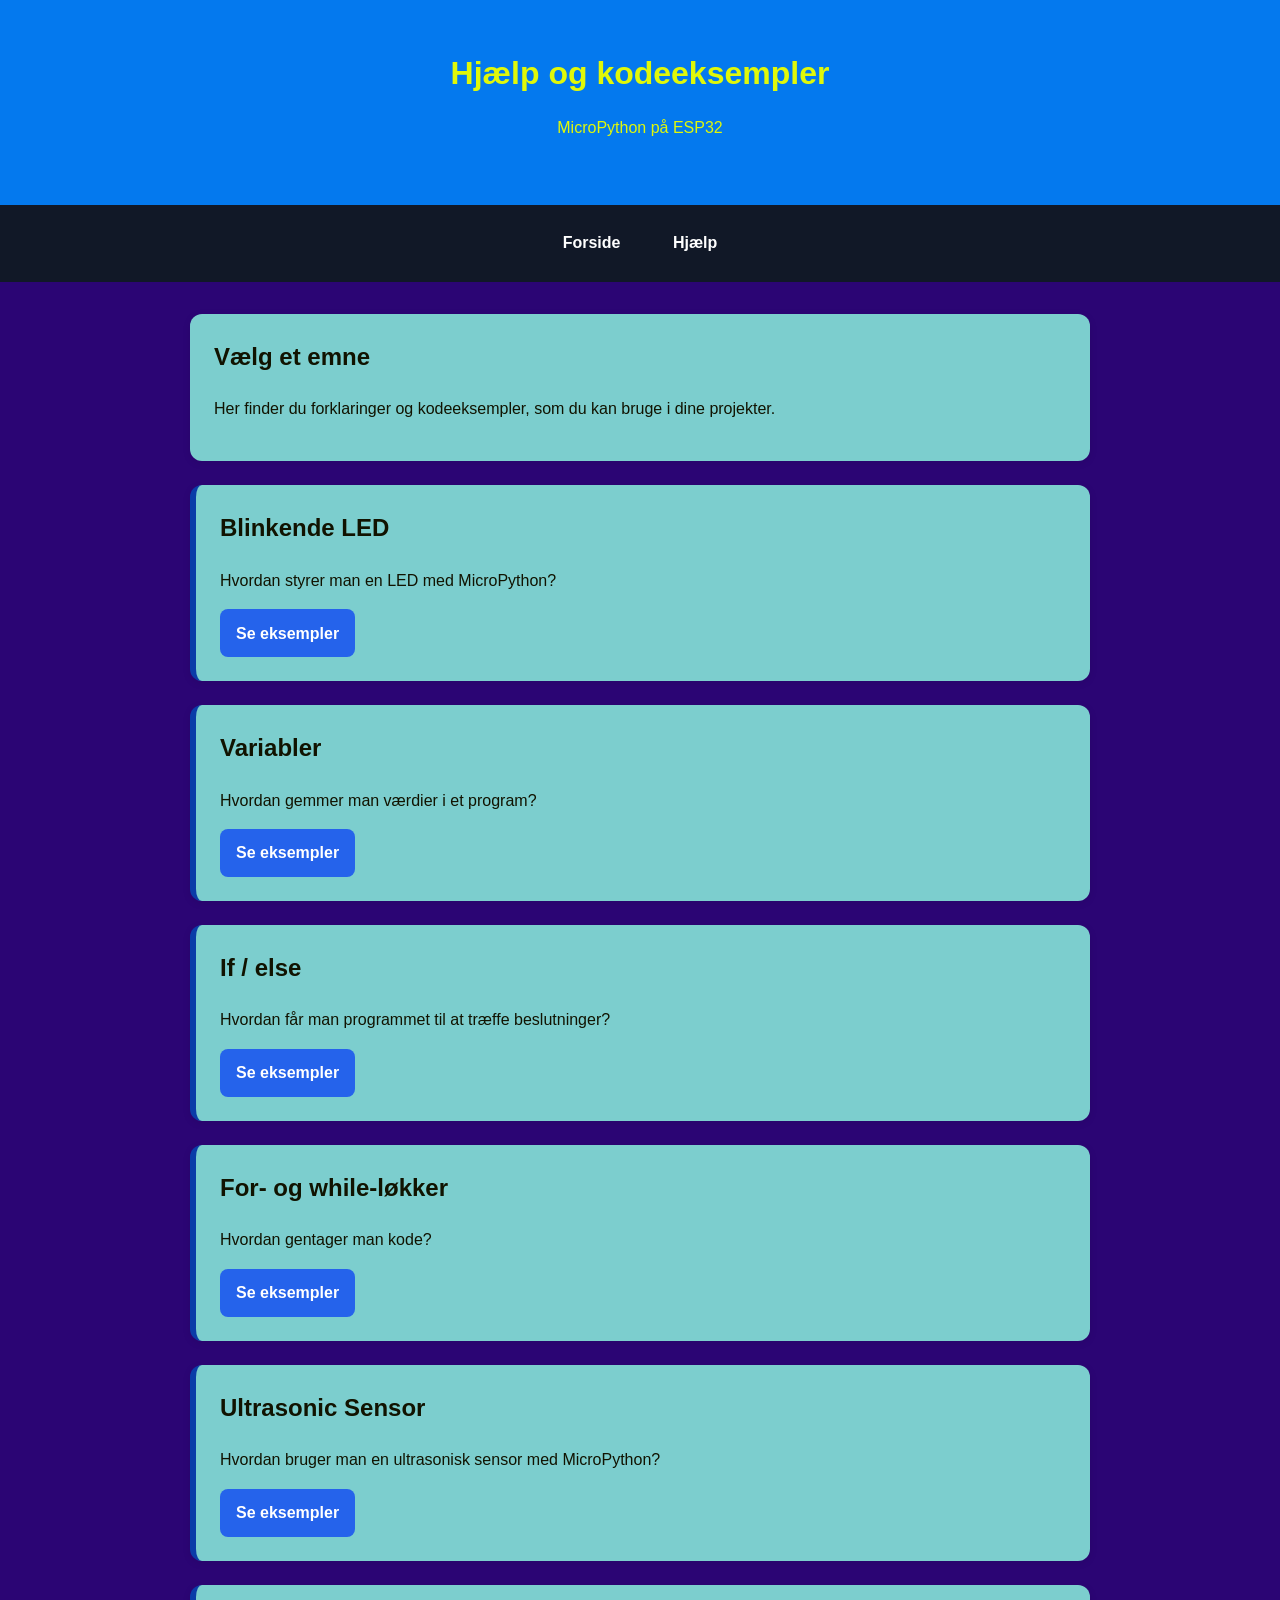
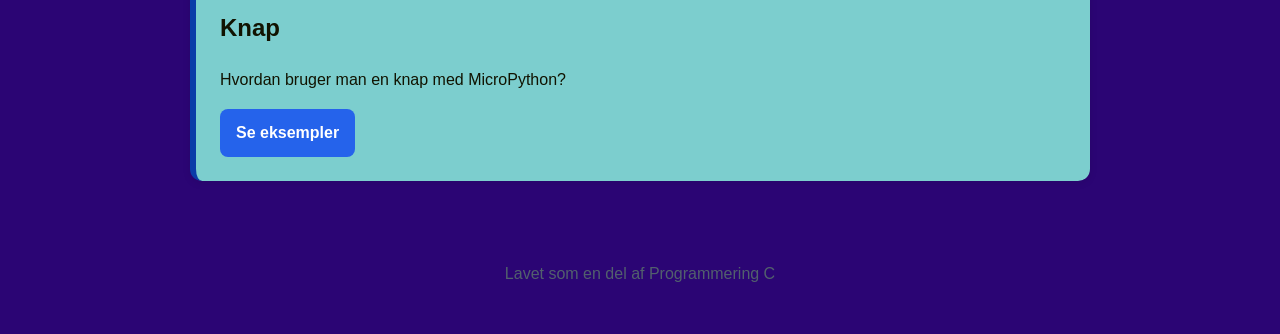
==== hjaelp/index.html @ 27f03815 "til bak" ====
<!DOCTYPE html>
<html lang="da">

<head>
    <meta charset="UTF-8">
    <meta name="viewport" content="width=device-width, initial-scale=1.0">

    <title>Hjælp og kodeeksempler</title>

    <link rel="stylesheet" href="../style.css">
</head>

<body>

<header class="top">
    <h1>Hjælp og kodeeksempler</h1>
    <p>MicroPython på ESP32</p>
</header>

<nav class="menu">
    <a href="../index.html">Forside</a>
    <a href="index.html">Hjælp</a>
</nav>

<main class="container">

    <section class="blok">
        <h2>Vælg et emne</h2>

        <p>
            Her finder du forklaringer og kodeeksempler,
            som du kan bruge i dine projekter.
        </p>
    </section>


    <section class="blok projekt">

        <h2>Blinkende LED</h2>

        <p>
            Hvordan styrer man en LED med MicroPython?
        </p>

        <a class="knap" href="blink-led.html">
            Se eksempler
        </a>

    </section>


    <section class="blok projekt">

        <h2>Variabler</h2>

        <p>
            Hvordan gemmer man værdier i et program?
        </p>

        <a class="knap" href="variabler.html">
            Se eksempler
        </a>

    </section>


    <section class="blok projekt">

        <h2>If / else</h2>

        <p>
            Hvordan får man programmet til at træffe beslutninger?
        </p>

        <a class="knap" href="if-else.html">
            Se eksempler
        </a>

    </section>


    <section class="blok projekt">

        <h2>For- og while-løkker</h2>

        <p>
            Hvordan gentager man kode?
        </p>

        <a class="knap" href="loops.html">
            Se eksempler
        </a>

    </section>

        <section class="blok projekt">

        <h2>Ultrasonic Sensor</h2>

        <p>
            Hvordan bruger man en ultrasonisk sensor med MicroPython?
        </p>

        <a class="knap" href="ultrasonic.html">
            Se eksempler
        </a>

    </section>

        </section>

        <section class="blok projekt">

        <h2>Knap</h2>

        <p>
            Hvordan bruger man en knap med MicroPython?
        </p>

        <a class="knap" href="knap.html">
            Se eksempler
        </a>

    </section>

</main>

<footer>
    <p>Lavet som en del af Programmering C</p>
</footer>

</body>
</html>
---- style.css ----
/* =========================================================
   DENNE FIL STYRER SIDENS UDSEENDE

   Du behøver IKKE ændre noget her for at bruge hjemmesiden.

   Hvis du senere får lyst til at eksperimentere med design,
   kan du fx prøve at ændre:
   - background
   - font-family
   - font-size
   - border-radius
   ========================================================= */

* {
    box-sizing: border-box;
}

body {
    margin: 0;
    font-family: Arial, Helvetica, sans-serif;
    line-height: 1.6;
    background: #2b0574;
    color: #111301;
}

.top {
    padding: 3rem 1rem;
    text-align: center;
    background: #0479ee;
    color: rgb(224, 248, 9);
}


.menu {
    background: #111827;
    padding: 1rem;
    text-align: center;
}

.menu a {
    display: inline-block;
    color: white;
    text-decoration: none;
    font-weight: bold;
    margin: 0 0.5rem;
    padding: 0.6rem 1rem;
    border-radius: 6px;
}

.menu a:hover {
    background: #2563eb;
}









.side-tekst {
    position: fixed;
    top: 30px;
    font-size: 40px;
    font-weight: bold;
    color: rgb(241, 14, 14);
}

.venstre {
    left: 20px;
    transform: rotate(-45deg);
}

.hojre {
    right: 20px;
    transform: rotate(45deg);
}


.top h1 {
    margin: 0 0 0.5rem;
}

.container {
    width: min(900px, 92%);
    margin: 2rem auto;
}

.blok {
    background: rgb(124, 206, 206);
    padding: 1.5rem;
    margin-bottom: 1.5rem;
    border-radius: 12px;
    box-shadow: 0 2px 8px rgba(0, 0, 0, 0.08);
}

.blok h2 {
    margin-top: 0;
}

.projekt {
    border-left: 6px solid #0a3ca8;
}

figure {
    margin: 1.5rem 0;
}

figure img {
    display: block;
    max-width: 100%;
    height: auto;
    border-radius: 8px;
}

figcaption {
    margin-top: 0.5rem;
    font-size: 0.9rem;
    color: #52606d;
}

.placeholder {
    padding: 3rem 1rem;
    border: 2px dashed #9aa5b1;
    border-radius: 8px;
    text-align: center;
    color: #52606d;
    background: #f8fafc;
}

pre {
    overflow-x: auto;
    padding: 1rem;
    background: #111827;
    color: #f9fafb;
    border-radius: 8px;
}

code {
    font-family: Consolas, Monaco, monospace;
}

.knap {
    display: inline-block;
    padding: 0.7rem 1rem;
    border-radius: 8px;
    text-decoration: none;
    background: #2563eb;
    color: white;
    font-weight: bold;
}

.knap:hover {
    text-decoration: underline;
}

table {
    width: 100%;
    border-collapse: collapse;
    margin: 1rem 0;
}

th,
td {
    border: 1px solid #d9e2ec;
    padding: 0.75rem;
    text-align: left;
}

th {
    background: #eef2f7;
}

footer {
    padding: 2rem 1rem;
    text-align: center;
    color: #52606d;
}
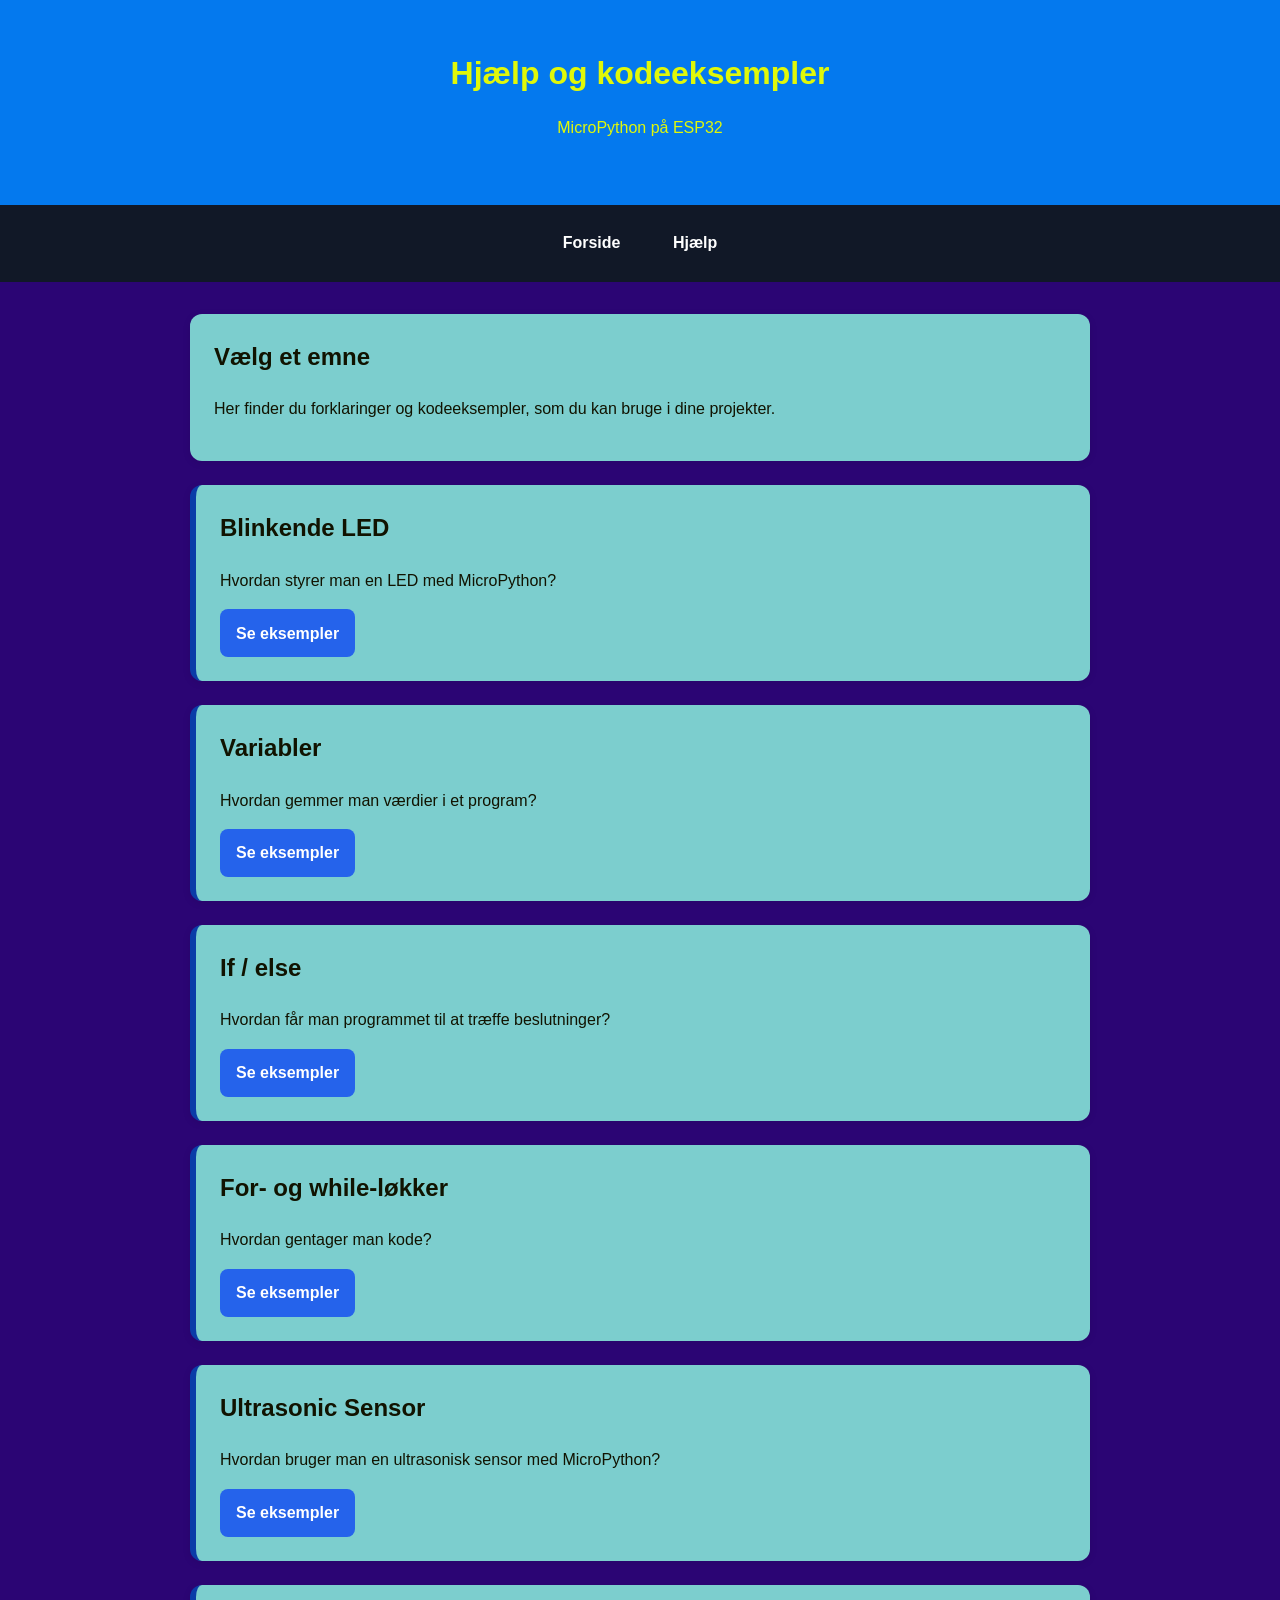
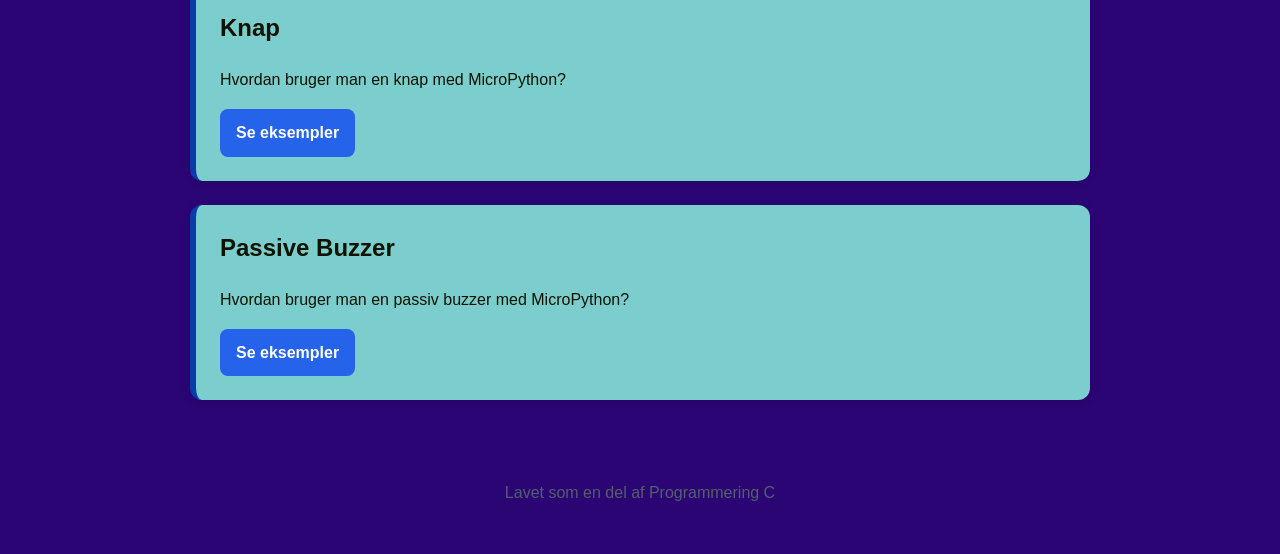
==== commit 3c0f0bba: "BuzzerV1" ====
--- a/hjaelp/index.html
+++ b/hjaelp/index.html
@@ -101,13 +101,11 @@
             Hvordan bruger man en ultrasonisk sensor med MicroPython?
         </p>
 
-        <a class="knap" href="ultrasonic.html">
+        <a class="knap" href="Ultrasonic.html">
             Se eksempler
         </a>
 
     </section>
-
-        </section>
 
         <section class="blok projekt">
 
@@ -123,6 +121,20 @@
 
     </section>
 
+        <section class="blok projekt">
+
+        <h2>Passive Buzzer</h2>
+
+        <p>
+            Hvordan bruger man en passiv buzzer med MicroPython?
+        </p>
+
+        <a class="knap" href="buzzer.html">
+            Se eksempler
+        </a>
+
+    </section>
+
 </main>
 
 <footer>
--- a/style.css
+++ b/style.css
@@ -52,7 +52,42 @@
 }
 
 
-
+.pwm-simulator {
+    margin-top: 20px;
+}
+
+.pwm-simulator label {
+    display: block;
+    margin-bottom: 10px;
+}
+
+.pwm-simulator input[type="range"] {
+    width: 100%;
+    max-width: 700px;
+    margin-bottom: 20px;
+}
+
+#pwmCanvas {
+    display: block;
+    width: 100%;
+    max-width: 700px;
+
+    background: #f5f5f5;
+
+    border: 1px solid #ccc;
+    border-radius: 8px;
+
+    margin-bottom: 10px;
+}
+
+.pwm-info {
+    display: flex;
+    gap: 25px;
+
+    margin-bottom: 20px;
+
+    font-size: 0.9rem;
+}
 
 
 
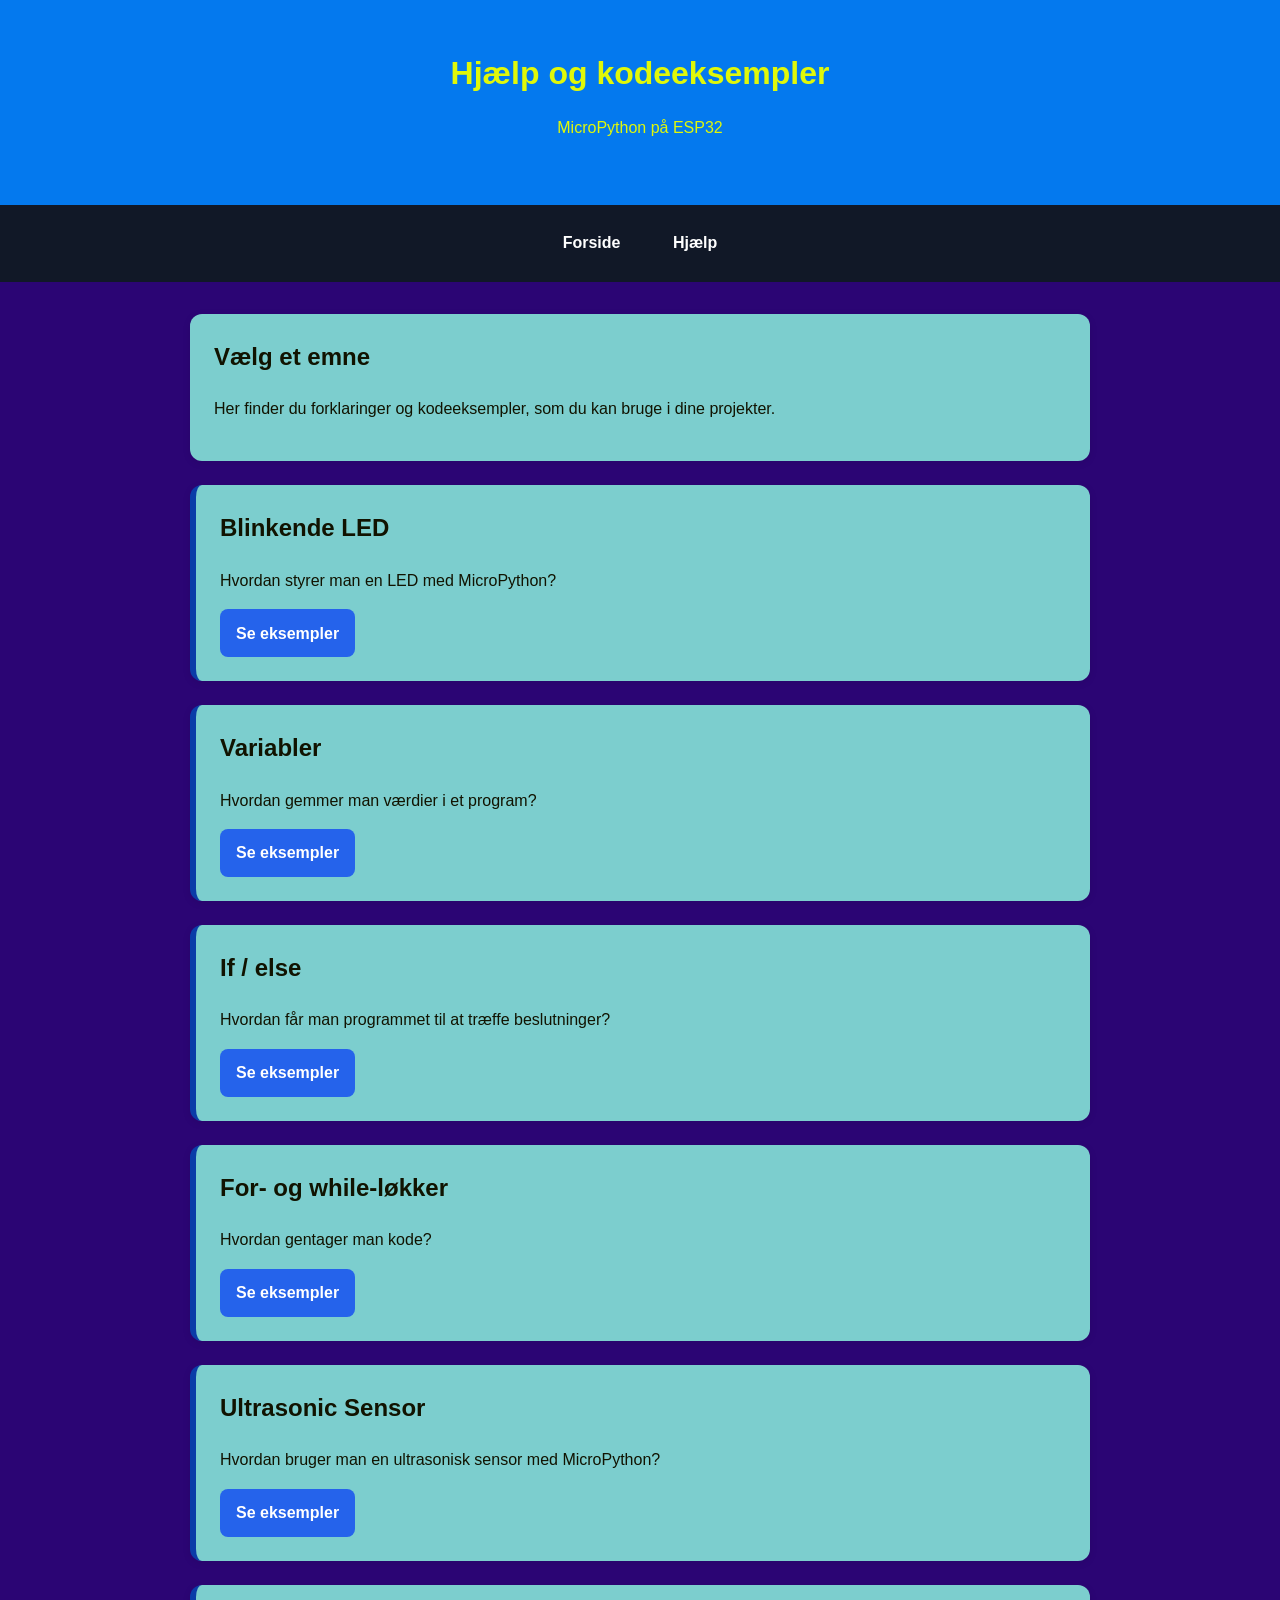
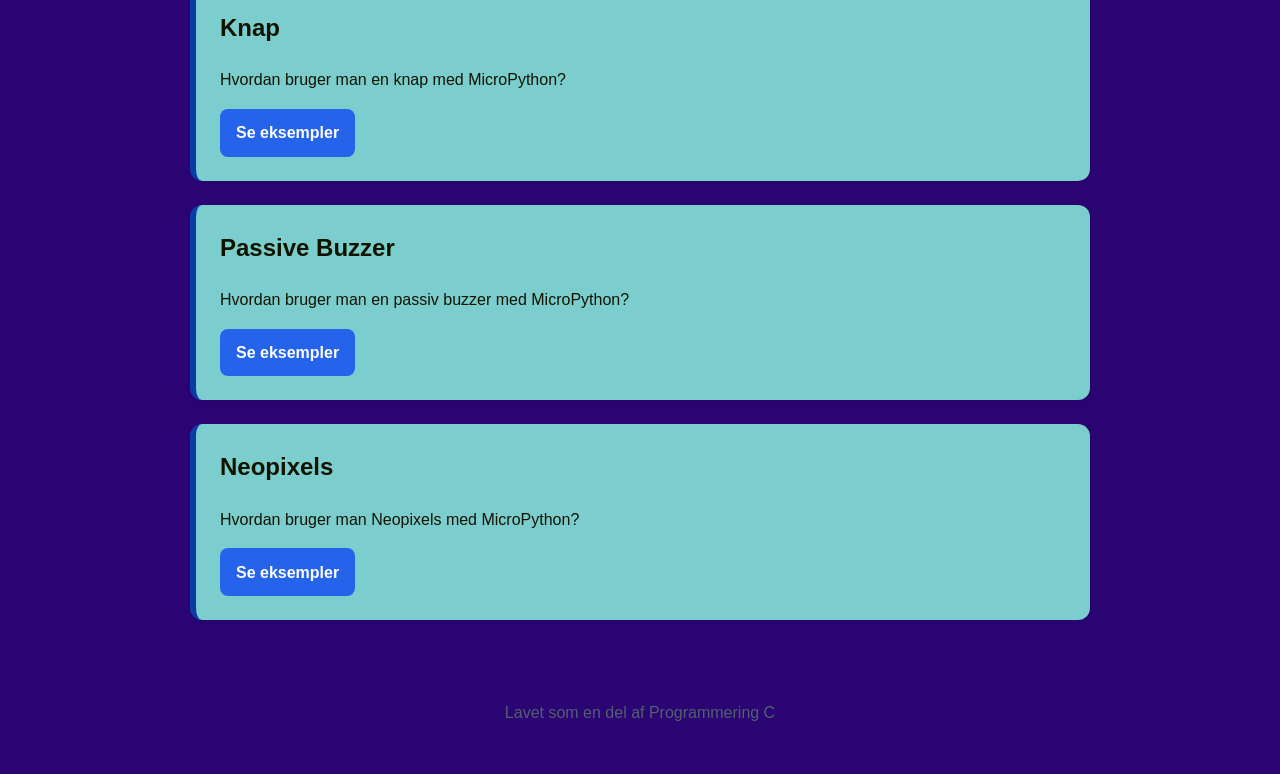
==== commit 362b1247: "Neopixel addedV1" ====
--- a/hjaelp/index.html
+++ b/hjaelp/index.html
@@ -135,6 +135,25 @@
 
     </section>
 
+    </section>
+
+        <section class="blok projekt">
+
+        <h2>Neopixels</h2>
+
+        <p>
+            Hvordan bruger man Neopixels med MicroPython?
+        </p>
+
+        <a class="knap" href="neopixels.html">
+            Se eksempler
+        </a>
+
+    </section>
+
+
+
+
 </main>
 
 <footer>
